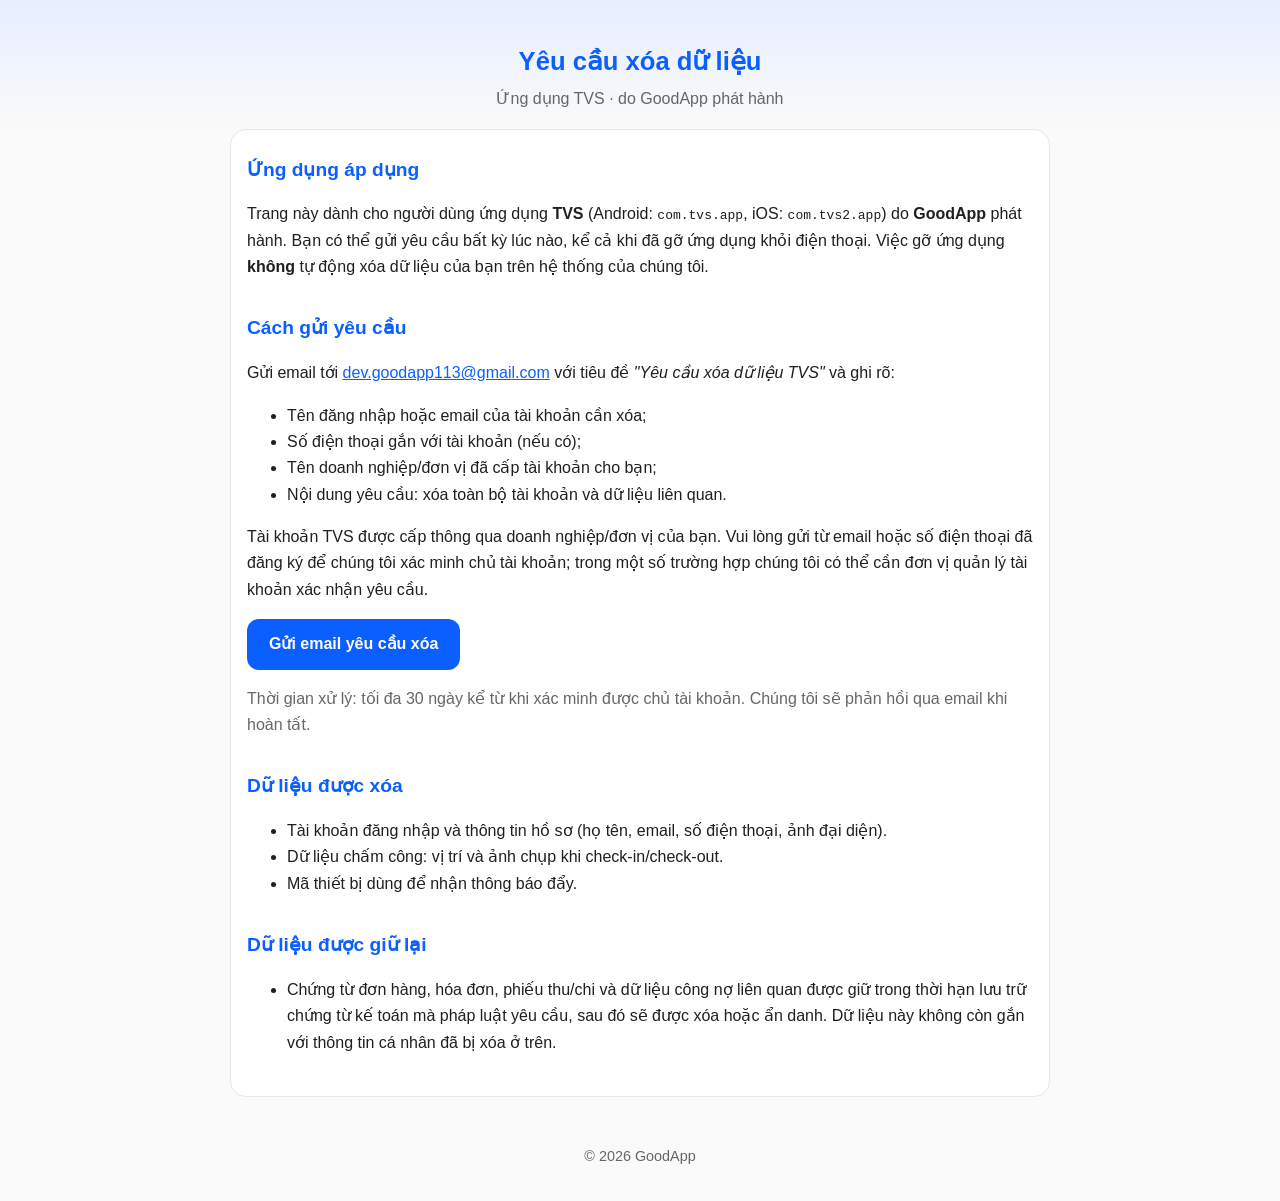
==== index.html @ c98ee57a "Add TVS data deletion page" ====
<!doctype html>
<html lang="vi">
<head>
  <meta charset="utf-8">
  <meta name="viewport" content="width=device-width, initial-scale=1">
  <title>Yêu cầu xóa dữ liệu – TVS</title>
  <meta name="description" content="Hướng dẫn yêu cầu xóa tài khoản và dữ liệu của ứng dụng TVS (Android: com.tvs.app, iOS: com.tvs2.app).">
  <link rel="stylesheet" href="assets/style.css">
</head>
<body>
  <header>
    <h1>Yêu cầu xóa dữ liệu</h1>
    <p>Ứng dụng TVS · do GoodApp phát hành</p>
  </header>

  <main>
    <h2>Ứng dụng áp dụng</h2>
    <p>Trang này dành cho người dùng ứng dụng <strong>TVS</strong> (Android: <code>com.tvs.app</code>, iOS: <code>com.tvs2.app</code>) do <strong>GoodApp</strong> phát hành. Bạn có thể gửi yêu cầu bất kỳ lúc nào, kể cả khi đã gỡ ứng dụng khỏi điện thoại. Việc gỡ ứng dụng <strong>không</strong> tự động xóa dữ liệu của bạn trên hệ thống của chúng tôi.</p>

    <h2>Cách gửi yêu cầu</h2>
    <p>Gửi email tới <a href="mailto:dev.goodapp113@gmail.com">dev.goodapp113@gmail.com</a> với tiêu đề <em>"Yêu cầu xóa dữ liệu TVS"</em> và ghi rõ:</p>
    <ul>
      <li>Tên đăng nhập hoặc email của tài khoản cần xóa;</li>
      <li>Số điện thoại gắn với tài khoản (nếu có);</li>
      <li>Tên doanh nghiệp/đơn vị đã cấp tài khoản cho bạn;</li>
      <li>Nội dung yêu cầu: xóa toàn bộ tài khoản và dữ liệu liên quan.</li>
    </ul>
    <p>Tài khoản TVS được cấp thông qua doanh nghiệp/đơn vị của bạn. Vui lòng gửi từ email hoặc số điện thoại đã đăng ký để chúng tôi xác minh chủ tài khoản; trong một số trường hợp chúng tôi có thể cần đơn vị quản lý tài khoản xác nhận yêu cầu.</p>
    <p>
      <a class="btn" href="mailto:dev.goodapp113@gmail.com?subject=Y%C3%AAu%20c%E1%BA%A7u%20x%C3%B3a%20d%E1%BB%AF%20li%E1%BB%87u%20TVS&amp;body=T%C3%AAn%20%C4%91%C4%83ng%20nh%E1%BA%ADp%20%2F%20email%3A%20%0AS%E1%BB%91%20%C4%91i%E1%BB%87n%20tho%E1%BA%A1i%3A%20%0AT%C3%AAn%20doanh%20nghi%E1%BB%87p%3A%20">Gửi email yêu cầu xóa</a>
    </p>
    <p class="note">Thời gian xử lý: tối đa 30 ngày kể từ khi xác minh được chủ tài khoản. Chúng tôi sẽ phản hồi qua email khi hoàn tất.</p>

    <h2>Dữ liệu được xóa</h2>
    <ul>
      <li>Tài khoản đăng nhập và thông tin hồ sơ (họ tên, email, số điện thoại, ảnh đại diện).</li>
      <li>Dữ liệu chấm công: vị trí và ảnh chụp khi check-in/check-out.</li>
      <li>Mã thiết bị dùng để nhận thông báo đẩy.</li>
    </ul>

    <h2>Dữ liệu được giữ lại</h2>
    <ul>
      <li>Chứng từ đơn hàng, hóa đơn, phiếu thu/chi và dữ liệu công nợ liên quan được giữ trong thời hạn lưu trữ chứng từ kế toán mà pháp luật yêu cầu, sau đó sẽ được xóa hoặc ẩn danh. Dữ liệu này không còn gắn với thông tin cá nhân đã bị xóa ở trên.</li>
    </ul>
  </main>

  <footer>© 2026 GoodApp</footer>
</body>
</html>
---- assets/style.css ----
:root {
  --accent: #0b5fff;
  --accent-soft: #e6eeff;
  --text: #1f1f1f;
  --muted: #666;
  --border: #e5e7eb;
  --bg: #fafafa;
  --card: #fff;
}
@media (prefers-color-scheme: dark) {
  :root {
    --accent: #6ea0ff;
    --accent-soft: #14213d;
    --text: #ececec;
    --muted: #a8a8a8;
    --border: #333;
    --bg: #121212;
    --card: #1c1c1c;
  }
}
* { box-sizing: border-box; }
body {
  margin: 0;
  font-family: "Segoe UI", Roboto, "Helvetica Neue", Arial, sans-serif;
  line-height: 1.65;
  color: var(--text);
  background: var(--bg);
}
header {
  background: linear-gradient(180deg, var(--accent-soft), var(--bg));
  padding: 32px 16px 16px;
  text-align: center;
}
header h1 { margin: 8px 0 4px; font-size: 1.6rem; color: var(--accent); }
header p { margin: 0; color: var(--muted); }
main {
  max-width: 820px;
  width: calc(100% - 32px);
  margin: 0 auto 48px;
  padding: 24px 16px;
  background: var(--card);
  border: 1px solid var(--border);
  border-radius: 16px;
}
h2 { font-size: 1.2rem; color: var(--accent); margin-top: 32px; }
h2:first-child { margin-top: 0; }
a { color: var(--accent); }
.btn {
  display: inline-block;
  padding: 12px 22px;
  border-radius: 12px;
  background: var(--accent);
  color: #fff;
  text-decoration: none;
  font-weight: 600;
}
.note { color: var(--muted); }
footer { text-align: center; color: var(--muted); padding-bottom: 32px; font-size: 0.9rem; }
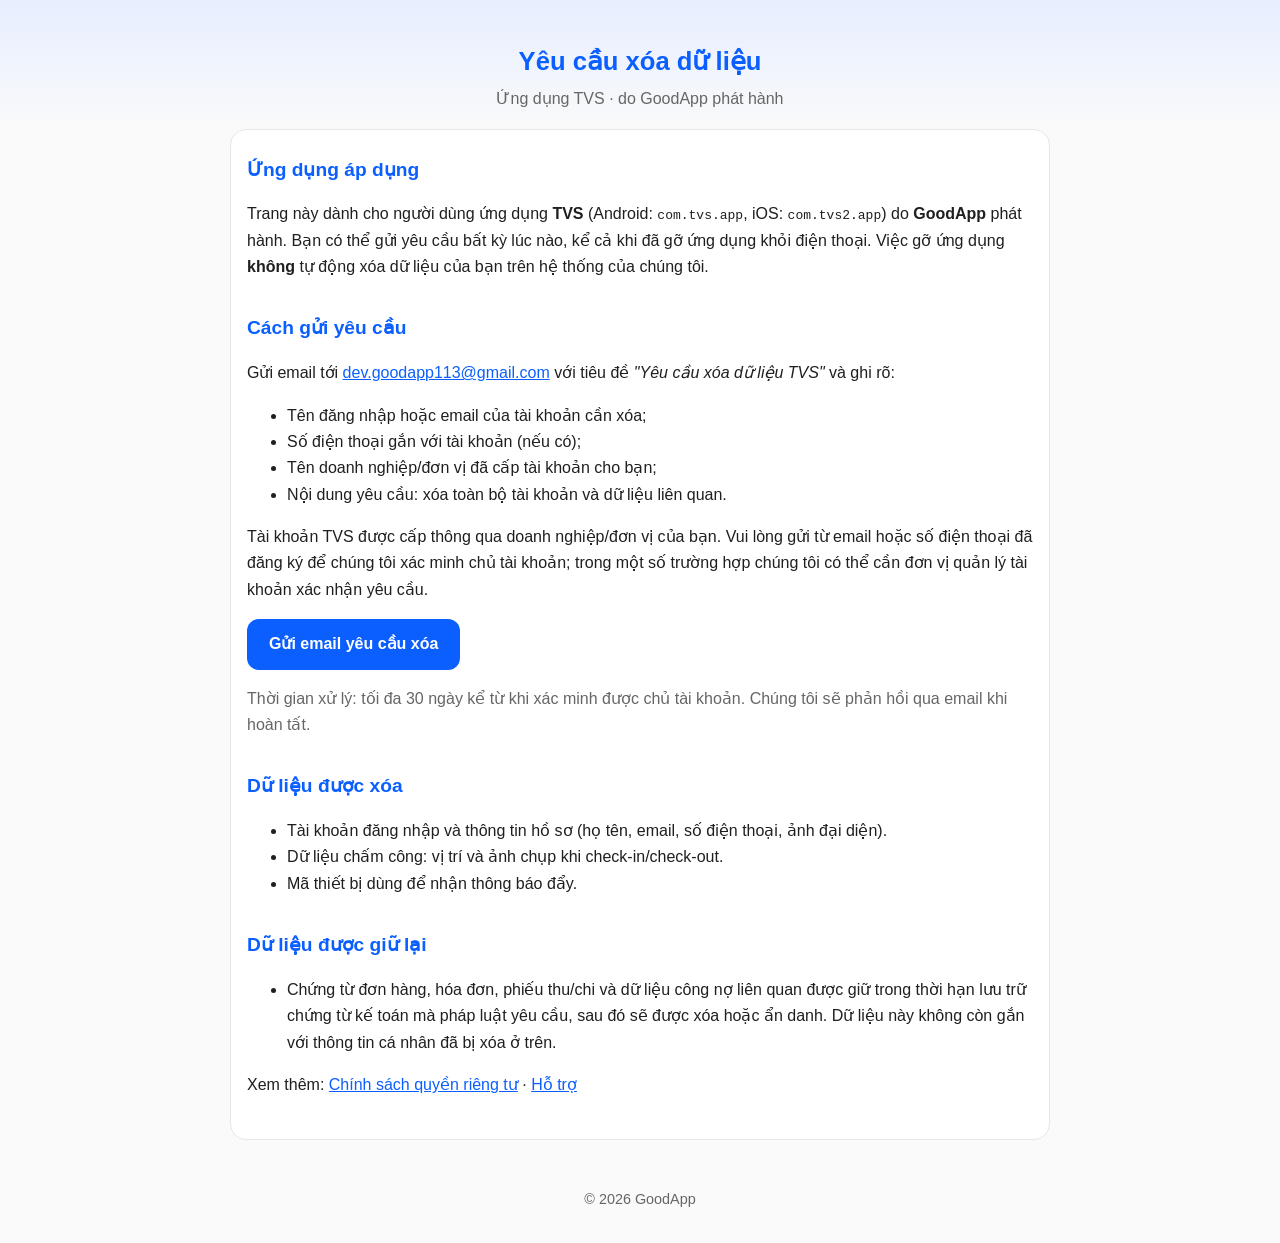
==== commit c5c1d5bf: "Add TVS data deletion page 2" ====
--- a/index.html
+++ b/index.html
@@ -42,6 +42,8 @@
     <ul>
       <li>Chứng từ đơn hàng, hóa đơn, phiếu thu/chi và dữ liệu công nợ liên quan được giữ trong thời hạn lưu trữ chứng từ kế toán mà pháp luật yêu cầu, sau đó sẽ được xóa hoặc ẩn danh. Dữ liệu này không còn gắn với thông tin cá nhân đã bị xóa ở trên.</li>
     </ul>
+
+    <p>Xem thêm: <a href="privacy.html">Chính sách quyền riêng tư</a> · <a href="support.html">Hỗ trợ</a></p>
   </main>
 
   <footer>© 2026 GoodApp</footer>
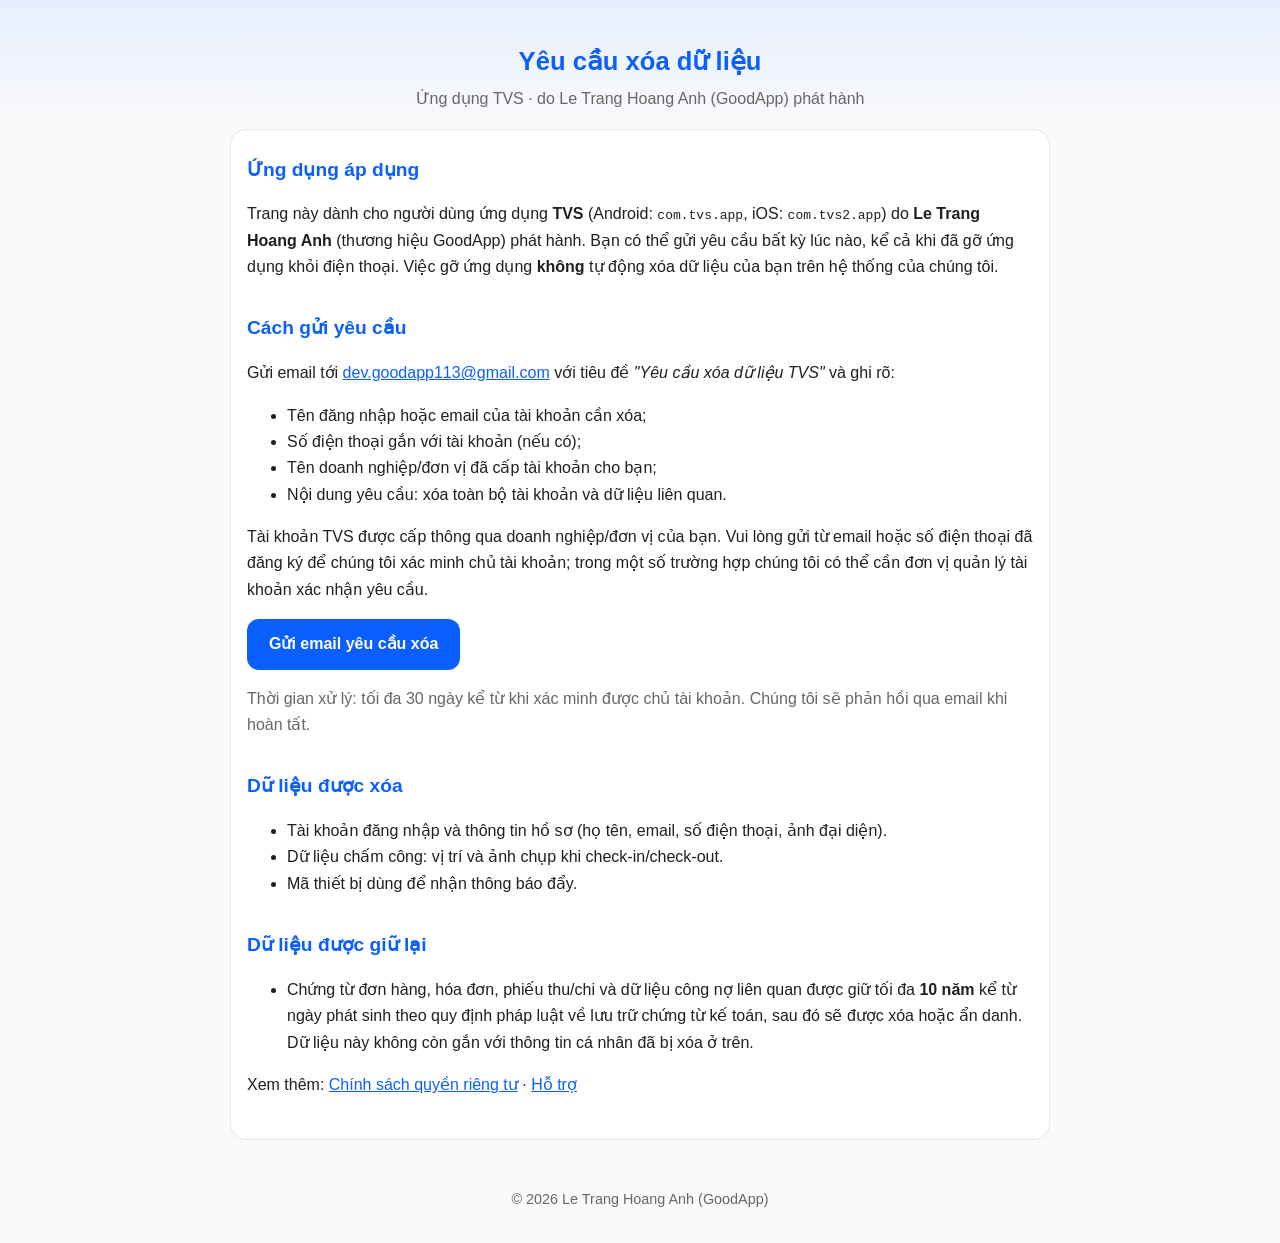
==== commit af99b78e: "Add developer name and retention period to policy pages Co-Authored-By: Claude Sonnet 5.5 <noreply@a" ====
--- a/index.html
+++ b/index.html
@@ -3,19 +3,19 @@
 <head>
   <meta charset="utf-8">
   <meta name="viewport" content="width=device-width, initial-scale=1">
-  <title>Yêu cầu xóa dữ liệu – TVS</title>
+  <title>Yêu cầu xóa dữ liệu – ứng dụng TVS – Le Trang Hoang Anh</title>
   <meta name="description" content="Hướng dẫn yêu cầu xóa tài khoản và dữ liệu của ứng dụng TVS (Android: com.tvs.app, iOS: com.tvs2.app).">
   <link rel="stylesheet" href="assets/style.css">
 </head>
 <body>
   <header>
     <h1>Yêu cầu xóa dữ liệu</h1>
-    <p>Ứng dụng TVS · do GoodApp phát hành</p>
+    <p>Ứng dụng TVS · do Le Trang Hoang Anh (GoodApp) phát hành</p>
   </header>
 
   <main>
     <h2>Ứng dụng áp dụng</h2>
-    <p>Trang này dành cho người dùng ứng dụng <strong>TVS</strong> (Android: <code>com.tvs.app</code>, iOS: <code>com.tvs2.app</code>) do <strong>GoodApp</strong> phát hành. Bạn có thể gửi yêu cầu bất kỳ lúc nào, kể cả khi đã gỡ ứng dụng khỏi điện thoại. Việc gỡ ứng dụng <strong>không</strong> tự động xóa dữ liệu của bạn trên hệ thống của chúng tôi.</p>
+    <p>Trang này dành cho người dùng ứng dụng <strong>TVS</strong> (Android: <code>com.tvs.app</code>, iOS: <code>com.tvs2.app</code>) do <strong>Le Trang Hoang Anh</strong> (thương hiệu GoodApp) phát hành. Bạn có thể gửi yêu cầu bất kỳ lúc nào, kể cả khi đã gỡ ứng dụng khỏi điện thoại. Việc gỡ ứng dụng <strong>không</strong> tự động xóa dữ liệu của bạn trên hệ thống của chúng tôi.</p>
 
     <h2>Cách gửi yêu cầu</h2>
     <p>Gửi email tới <a href="mailto:dev.goodapp113@gmail.com">dev.goodapp113@gmail.com</a> với tiêu đề <em>"Yêu cầu xóa dữ liệu TVS"</em> và ghi rõ:</p>
@@ -40,12 +40,12 @@
 
     <h2>Dữ liệu được giữ lại</h2>
     <ul>
-      <li>Chứng từ đơn hàng, hóa đơn, phiếu thu/chi và dữ liệu công nợ liên quan được giữ trong thời hạn lưu trữ chứng từ kế toán mà pháp luật yêu cầu, sau đó sẽ được xóa hoặc ẩn danh. Dữ liệu này không còn gắn với thông tin cá nhân đã bị xóa ở trên.</li>
+      <li>Chứng từ đơn hàng, hóa đơn, phiếu thu/chi và dữ liệu công nợ liên quan được giữ tối đa <strong>10 năm</strong> kể từ ngày phát sinh theo quy định pháp luật về lưu trữ chứng từ kế toán, sau đó sẽ được xóa hoặc ẩn danh. Dữ liệu này không còn gắn với thông tin cá nhân đã bị xóa ở trên.</li>
     </ul>
 
     <p>Xem thêm: <a href="privacy.html">Chính sách quyền riêng tư</a> · <a href="support.html">Hỗ trợ</a></p>
   </main>
 
-  <footer>© 2026 GoodApp</footer>
+  <footer>© 2026 Le Trang Hoang Anh (GoodApp)</footer>
 </body>
 </html>
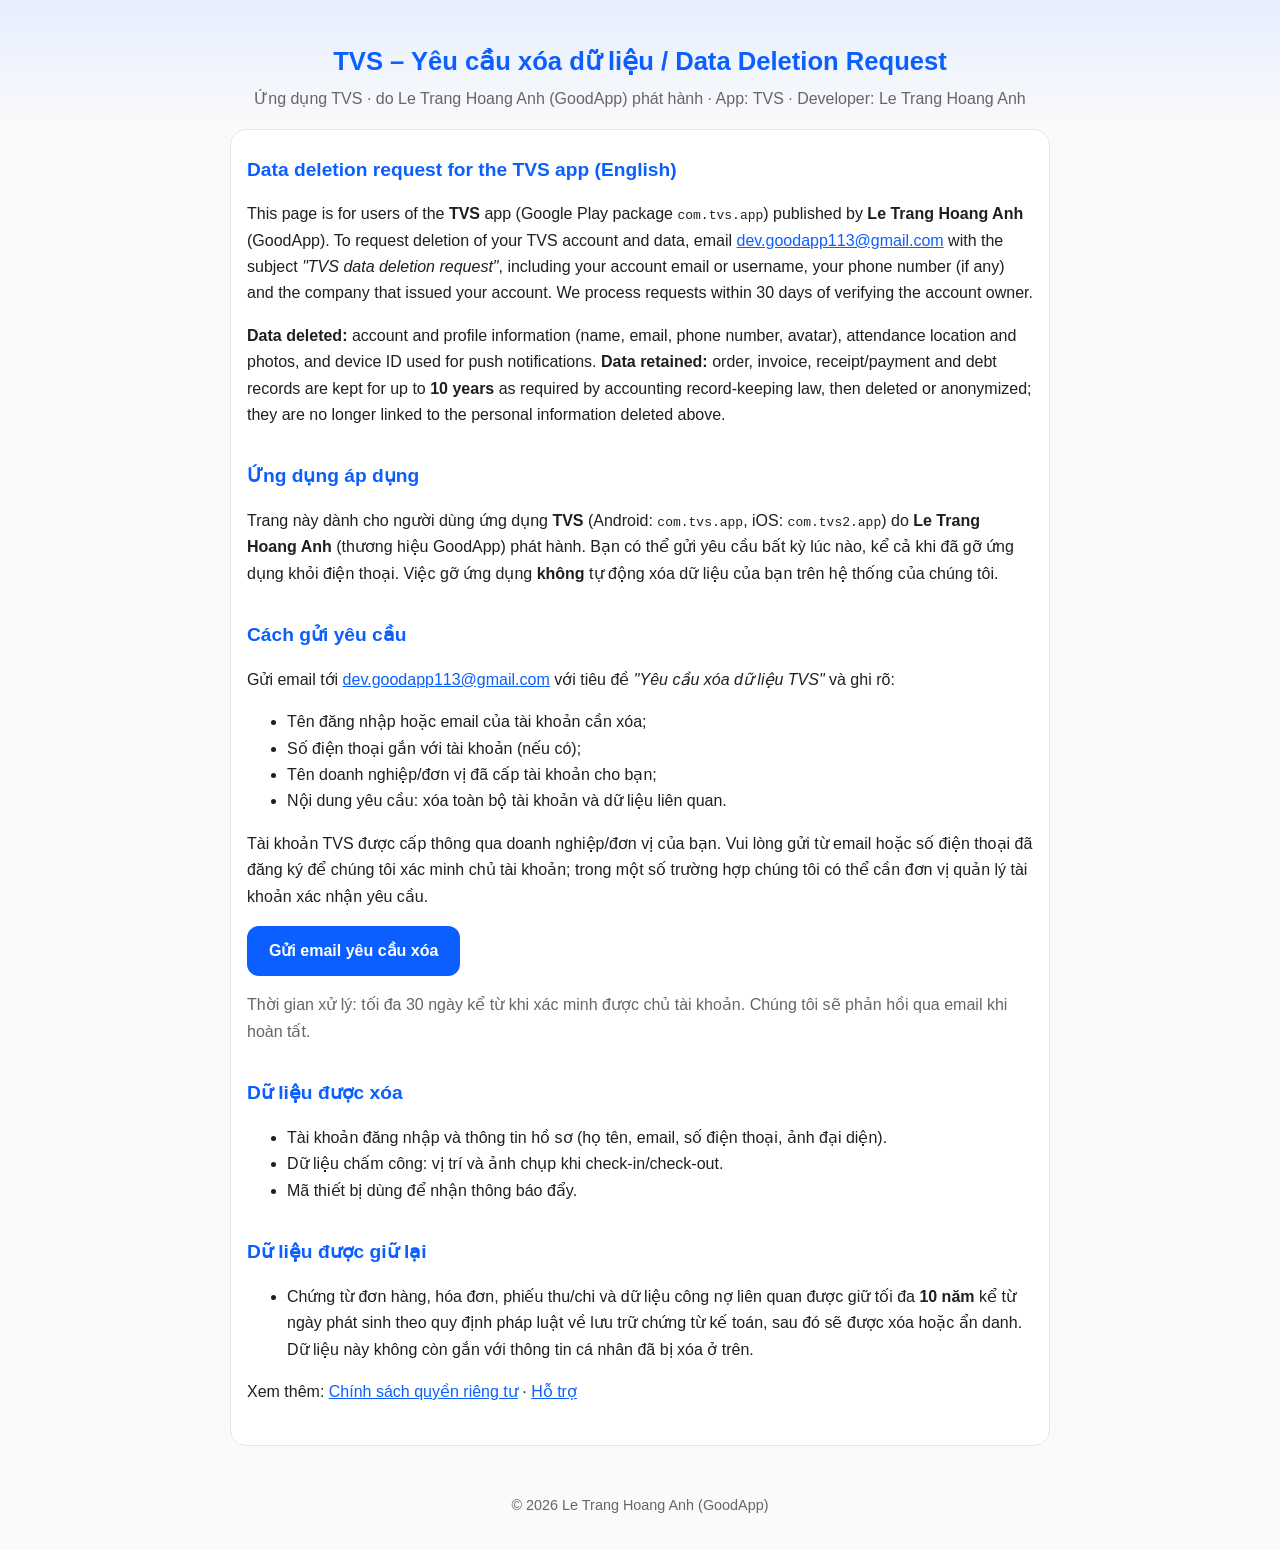
==== commit f3163f64: "Make app and developer name prominent, add English section Co-Authored-By: Claude Sonnet 5.5 <norepl" ====
--- a/index.html
+++ b/index.html
@@ -9,11 +9,15 @@
 </head>
 <body>
   <header>
-    <h1>Yêu cầu xóa dữ liệu</h1>
-    <p>Ứng dụng TVS · do Le Trang Hoang Anh (GoodApp) phát hành</p>
+    <h1>TVS – Yêu cầu xóa dữ liệu / Data Deletion Request</h1>
+    <p>Ứng dụng TVS · do Le Trang Hoang Anh (GoodApp) phát hành · App: TVS · Developer: Le Trang Hoang Anh</p>
   </header>
 
   <main>
+    <h2>Data deletion request for the TVS app (English)</h2>
+    <p>This page is for users of the <strong>TVS</strong> app (Google Play package <code>com.tvs.app</code>) published by <strong>Le Trang Hoang Anh</strong> (GoodApp). To request deletion of your TVS account and data, email <a href="mailto:dev.goodapp113@gmail.com">dev.goodapp113@gmail.com</a> with the subject <em>"TVS data deletion request"</em>, including your account email or username, your phone number (if any) and the company that issued your account. We process requests within 30 days of verifying the account owner.</p>
+    <p><strong>Data deleted:</strong> account and profile information (name, email, phone number, avatar), attendance location and photos, and device ID used for push notifications. <strong>Data retained:</strong> order, invoice, receipt/payment and debt records are kept for up to <strong>10 years</strong> as required by accounting record-keeping law, then deleted or anonymized; they are no longer linked to the personal information deleted above.</p>
+
     <h2>Ứng dụng áp dụng</h2>
     <p>Trang này dành cho người dùng ứng dụng <strong>TVS</strong> (Android: <code>com.tvs.app</code>, iOS: <code>com.tvs2.app</code>) do <strong>Le Trang Hoang Anh</strong> (thương hiệu GoodApp) phát hành. Bạn có thể gửi yêu cầu bất kỳ lúc nào, kể cả khi đã gỡ ứng dụng khỏi điện thoại. Việc gỡ ứng dụng <strong>không</strong> tự động xóa dữ liệu của bạn trên hệ thống của chúng tôi.</p>
 
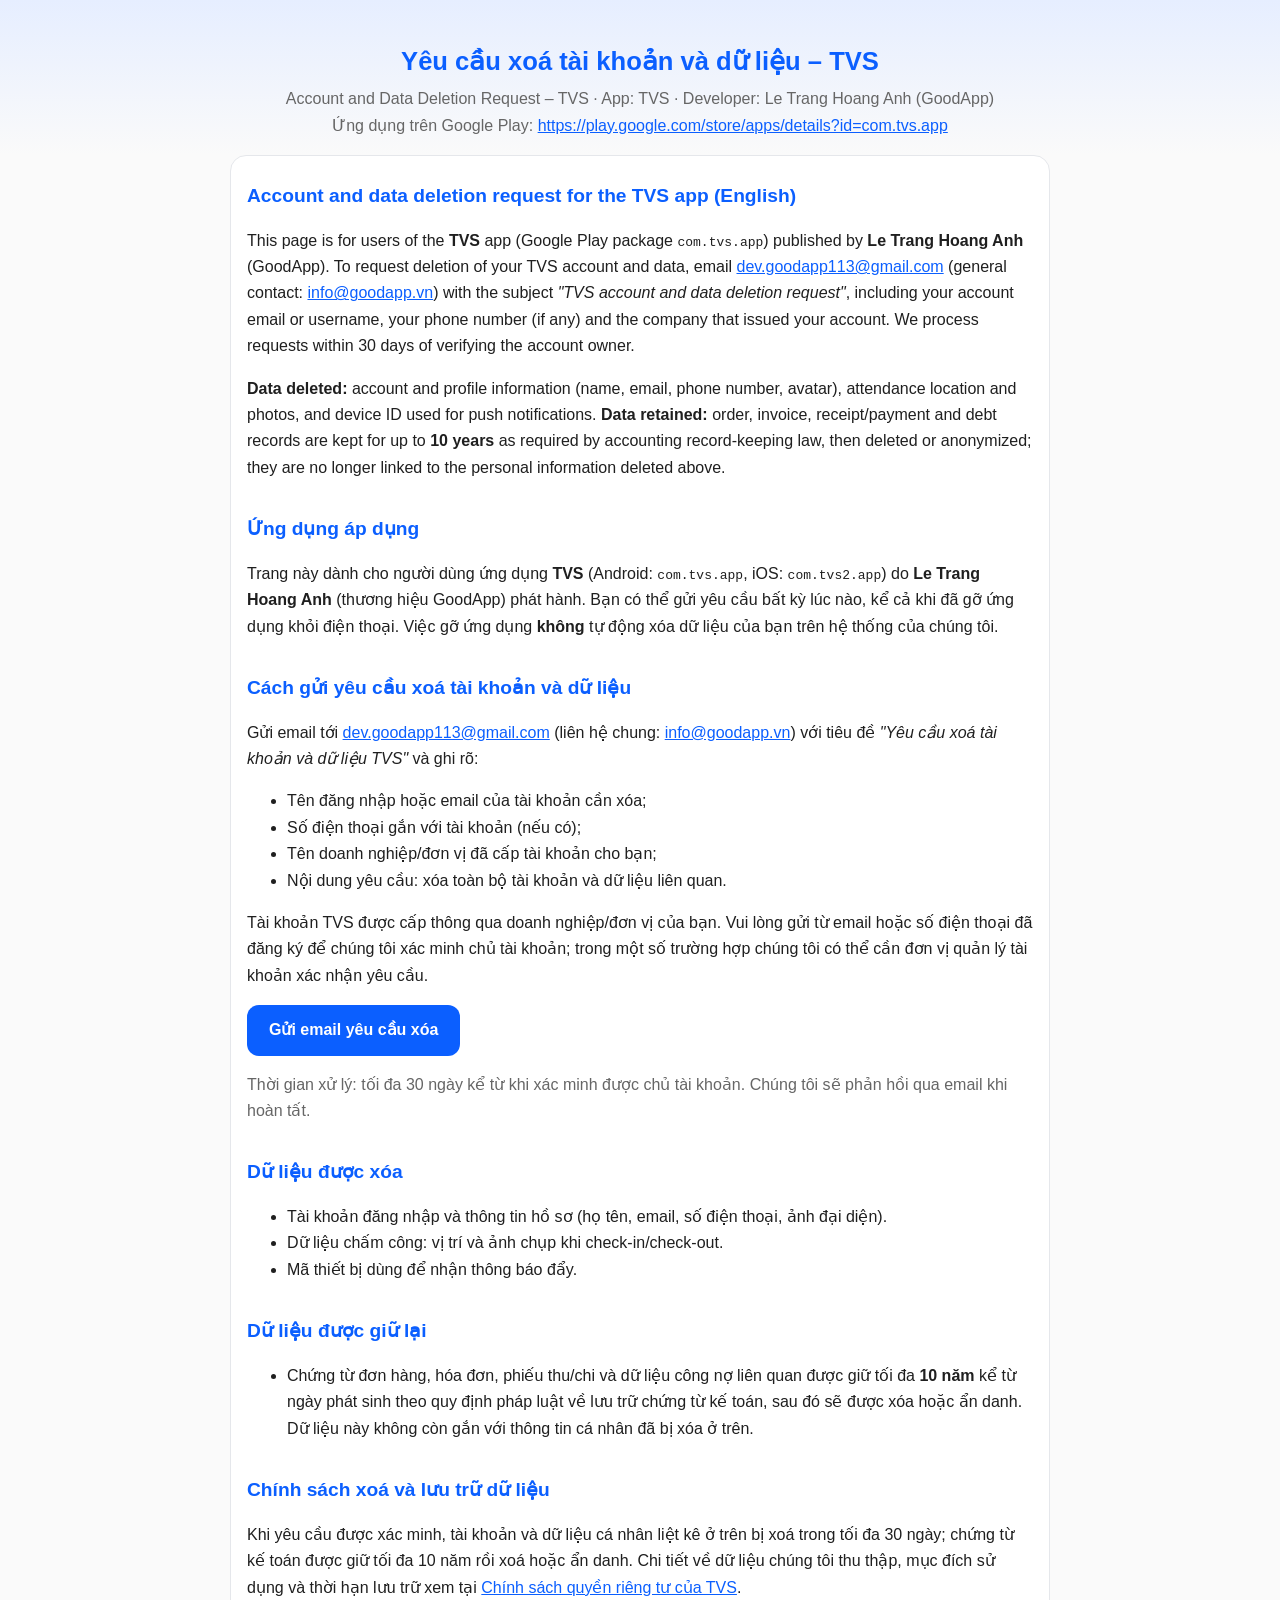
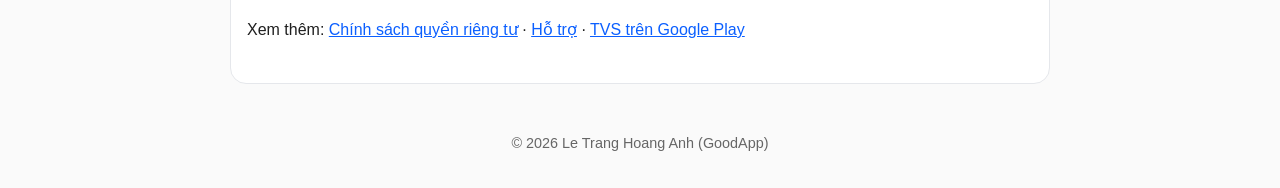
==== commit e172abd8: "Retitle as account and data deletion, add Play link and info@goodapp.vn Co-Authored-By: Claude Sonne" ====
--- a/index.html
+++ b/index.html
@@ -3,26 +3,27 @@
 <head>
   <meta charset="utf-8">
   <meta name="viewport" content="width=device-width, initial-scale=1">
-  <title>Yêu cầu xóa dữ liệu – ứng dụng TVS – Le Trang Hoang Anh</title>
-  <meta name="description" content="Hướng dẫn yêu cầu xóa tài khoản và dữ liệu của ứng dụng TVS (Android: com.tvs.app, iOS: com.tvs2.app).">
+  <title>Yêu cầu xoá tài khoản và dữ liệu – TVS</title>
+  <meta name="description" content="Yêu cầu xoá tài khoản và dữ liệu của ứng dụng TVS (Google Play: com.tvs.app) do Le Trang Hoang Anh (GoodApp) phát hành.">
   <link rel="stylesheet" href="assets/style.css">
 </head>
 <body>
   <header>
-    <h1>TVS – Yêu cầu xóa dữ liệu / Data Deletion Request</h1>
-    <p>Ứng dụng TVS · do Le Trang Hoang Anh (GoodApp) phát hành · App: TVS · Developer: Le Trang Hoang Anh</p>
+    <h1>Yêu cầu xoá tài khoản và dữ liệu – TVS</h1>
+    <p>Account and Data Deletion Request – TVS · App: TVS · Developer: Le Trang Hoang Anh (GoodApp)</p>
+    <p>Ứng dụng trên Google Play: <a href="https://play.google.com/store/apps/details?id=com.tvs.app">https://play.google.com/store/apps/details?id=com.tvs.app</a></p>
   </header>
 
   <main>
-    <h2>Data deletion request for the TVS app (English)</h2>
-    <p>This page is for users of the <strong>TVS</strong> app (Google Play package <code>com.tvs.app</code>) published by <strong>Le Trang Hoang Anh</strong> (GoodApp). To request deletion of your TVS account and data, email <a href="mailto:dev.goodapp113@gmail.com">dev.goodapp113@gmail.com</a> with the subject <em>"TVS data deletion request"</em>, including your account email or username, your phone number (if any) and the company that issued your account. We process requests within 30 days of verifying the account owner.</p>
+    <h2>Account and data deletion request for the TVS app (English)</h2>
+    <p>This page is for users of the <strong>TVS</strong> app (Google Play package <code>com.tvs.app</code>) published by <strong>Le Trang Hoang Anh</strong> (GoodApp). To request deletion of your TVS account and data, email <a href="mailto:dev.goodapp113@gmail.com">dev.goodapp113@gmail.com</a> (general contact: <a href="mailto:info@goodapp.vn">info@goodapp.vn</a>) with the subject <em>"TVS account and data deletion request"</em>, including your account email or username, your phone number (if any) and the company that issued your account. We process requests within 30 days of verifying the account owner.</p>
     <p><strong>Data deleted:</strong> account and profile information (name, email, phone number, avatar), attendance location and photos, and device ID used for push notifications. <strong>Data retained:</strong> order, invoice, receipt/payment and debt records are kept for up to <strong>10 years</strong> as required by accounting record-keeping law, then deleted or anonymized; they are no longer linked to the personal information deleted above.</p>
 
     <h2>Ứng dụng áp dụng</h2>
     <p>Trang này dành cho người dùng ứng dụng <strong>TVS</strong> (Android: <code>com.tvs.app</code>, iOS: <code>com.tvs2.app</code>) do <strong>Le Trang Hoang Anh</strong> (thương hiệu GoodApp) phát hành. Bạn có thể gửi yêu cầu bất kỳ lúc nào, kể cả khi đã gỡ ứng dụng khỏi điện thoại. Việc gỡ ứng dụng <strong>không</strong> tự động xóa dữ liệu của bạn trên hệ thống của chúng tôi.</p>
 
-    <h2>Cách gửi yêu cầu</h2>
-    <p>Gửi email tới <a href="mailto:dev.goodapp113@gmail.com">dev.goodapp113@gmail.com</a> với tiêu đề <em>"Yêu cầu xóa dữ liệu TVS"</em> và ghi rõ:</p>
+    <h2>Cách gửi yêu cầu xoá tài khoản và dữ liệu</h2>
+    <p>Gửi email tới <a href="mailto:dev.goodapp113@gmail.com">dev.goodapp113@gmail.com</a> (liên hệ chung: <a href="mailto:info@goodapp.vn">info@goodapp.vn</a>) với tiêu đề <em>"Yêu cầu xoá tài khoản và dữ liệu TVS"</em> và ghi rõ:</p>
     <ul>
       <li>Tên đăng nhập hoặc email của tài khoản cần xóa;</li>
       <li>Số điện thoại gắn với tài khoản (nếu có);</li>
@@ -47,7 +48,9 @@
       <li>Chứng từ đơn hàng, hóa đơn, phiếu thu/chi và dữ liệu công nợ liên quan được giữ tối đa <strong>10 năm</strong> kể từ ngày phát sinh theo quy định pháp luật về lưu trữ chứng từ kế toán, sau đó sẽ được xóa hoặc ẩn danh. Dữ liệu này không còn gắn với thông tin cá nhân đã bị xóa ở trên.</li>
     </ul>
 
-    <p>Xem thêm: <a href="privacy.html">Chính sách quyền riêng tư</a> · <a href="support.html">Hỗ trợ</a></p>
+    <h2>Chính sách xoá và lưu trữ dữ liệu</h2>
+    <p>Khi yêu cầu được xác minh, tài khoản và dữ liệu cá nhân liệt kê ở trên bị xoá trong tối đa 30 ngày; chứng từ kế toán được giữ tối đa 10 năm rồi xoá hoặc ẩn danh. Chi tiết về dữ liệu chúng tôi thu thập, mục đích sử dụng và thời hạn lưu trữ xem tại <a href="privacy.html">Chính sách quyền riêng tư của TVS</a>.</p>
+    <p>Xem thêm: <a href="privacy.html">Chính sách quyền riêng tư</a> · <a href="support.html">Hỗ trợ</a> · <a href="https://play.google.com/store/apps/details?id=com.tvs.app">TVS trên Google Play</a></p>
   </main>
 
   <footer>© 2026 Le Trang Hoang Anh (GoodApp)</footer>
